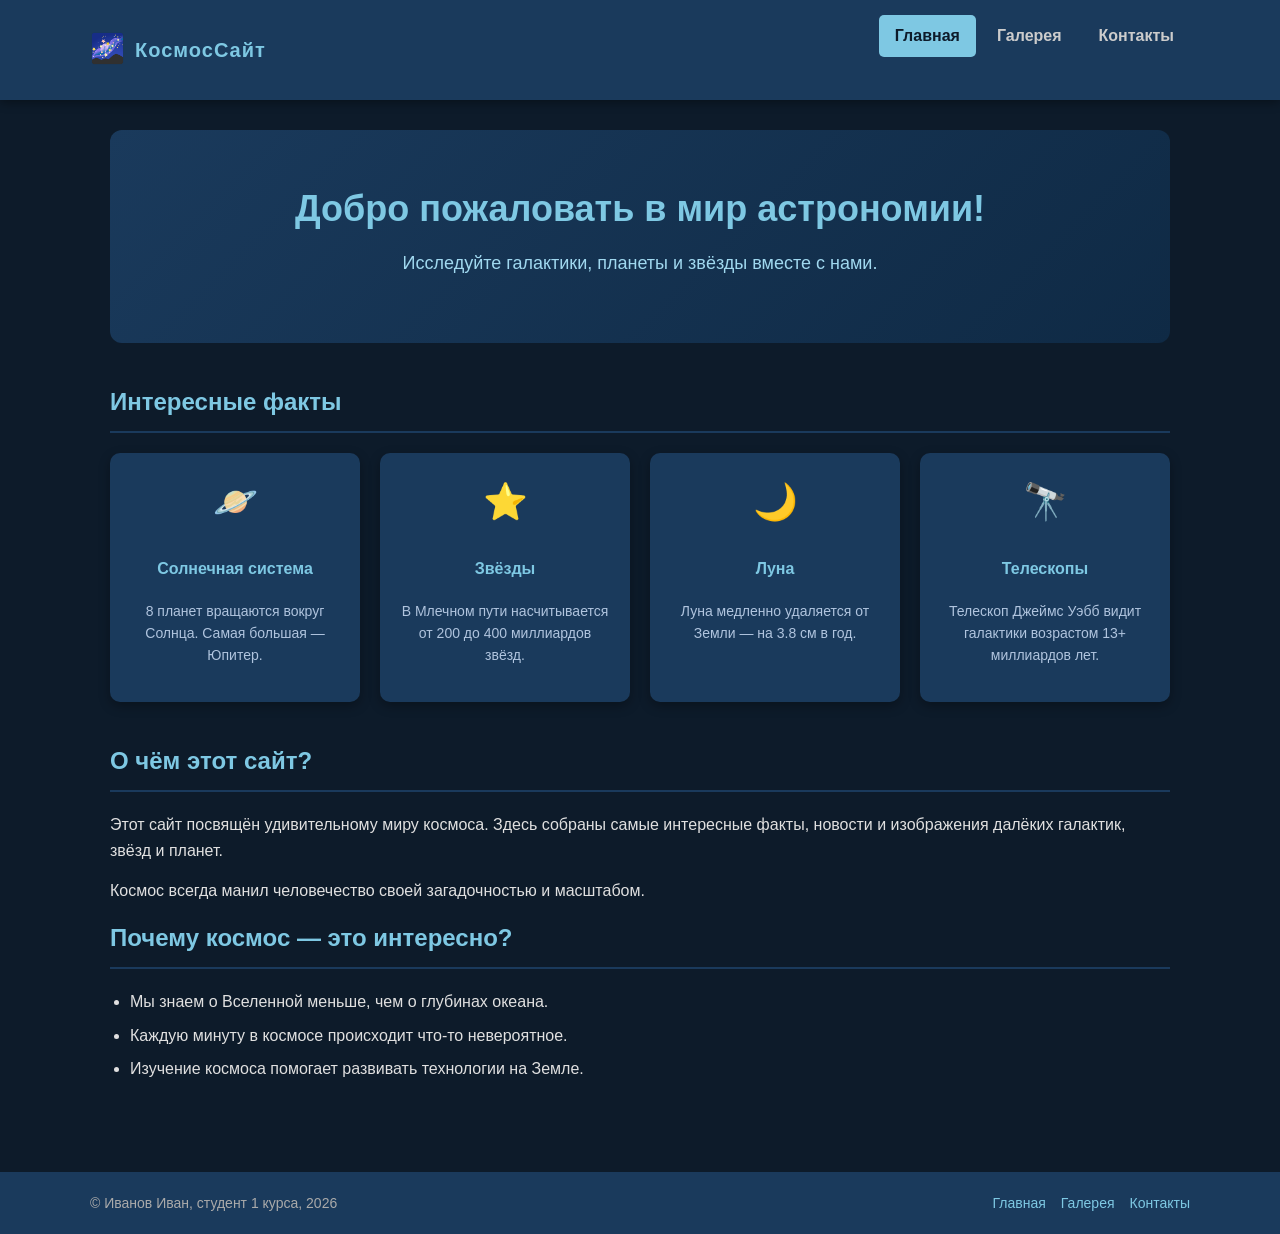
==== index.html @ 4aa140b6 "Add root index.html for GitHub Pages" ====
<!DOCTYPE html>
<html lang="ru">
<head>
    <meta charset="UTF-8">
    <meta name="viewport" content="width=device-width, initial-scale=1.0">
    <title>Всё о космосе</title>
    <link rel="stylesheet" href="style.css">
</head>
<body>

    <header>
        <!-- Flexbox: логотип + навигация в одну строку -->
        <div class="header-inner">
            <div class="logo">
                <span class="logo-icon">🌌</span>
                <span class="logo-text">КосмосСайт</span>
            </div>
            <nav>
                <ul>
                    <li><a href="index.html" class="active">Главная</a></li>
                    <li><a href="gallery.html">Галерея</a></li>
                    <li><a href="contacts.html">Контакты</a></li>
                </ul>
            </nav>
        </div>
    </header>

    <main>
        <section class="hero">
            <h1>Добро пожаловать в мир астрономии!</h1>
            <p>Исследуйте галактики, планеты и звёзды вместе с нами.</p>
        </section>

        <!-- Flexbox: карточки фактов в строку -->
        <section>
            <h2>Интересные факты</h2>
            <div class="cards-row">
                <div class="card">
                    <div class="card-icon">🪐</div>
                    <h3>Солнечная система</h3>
                    <p>8 планет вращаются вокруг Солнца. Самая большая — Юпитер.</p>
                </div>
                <div class="card">
                    <div class="card-icon">⭐</div>
                    <h3>Звёзды</h3>
                    <p>В Млечном пути насчитывается от 200 до 400 миллиардов звёзд.</p>
                </div>
                <div class="card">
                    <div class="card-icon">🌙</div>
                    <h3>Луна</h3>
                    <p>Луна медленно удаляется от Земли — на 3.8 см в год.</p>
                </div>
                <div class="card">
                    <div class="card-icon">🔭</div>
                    <h3>Телескопы</h3>
                    <p>Телескоп Джеймс Уэбб видит галактики возрастом 13+ миллиардов лет.</p>
                </div>
            </div>
        </section>

        <section>
            <h2>О чём этот сайт?</h2>
            <p>Этот сайт посвящён удивительному миру космоса. Здесь собраны самые интересные факты, новости и изображения далёких галактик, звёзд и планет.</p>
            <p>Космос всегда манил человечество своей загадочностью и масштабом.</p>

            <h2>Почему космос — это интересно?</h2>
            <ul>
                <li>Мы знаем о Вселенной меньше, чем о глубинах океана.</li>
                <li>Каждую минуту в космосе происходит что-то невероятное.</li>
                <li>Изучение космоса помогает развивать технологии на Земле.</li>
            </ul>
        </section>
    </main>

    <footer>
        <div class="footer-inner">
            <span>© Иванов Иван, студент 1 курса, 2026</span>
            <div class="footer-links">
                <a href="index.html">Главная</a>
                <a href="gallery.html">Галерея</a>
                <a href="contacts.html">Контакты</a>
            </div>
        </div>
    </footer>

</body>
</html>
---- style.css ----
/* ===== СБРОС ===== */
* {
    margin: 0;
    padding: 0;
    box-sizing: border-box;
}

::selection { background-color: #7ec8e3; color: #0d1b2a; }

/* ===== СТРАНИЦА ===== */
body {
    font-family: Arial, sans-serif;
    background-color: #0d1b2a;
    color: #e0e0e0;
    line-height: 1.6;
}

/* ===== ШАПКА — FLEXBOX: логотип + навигация ===== */
header {
    background-color: #1a3a5c;
    padding: 0 30px;
    box-shadow: 0 2px 10px rgba(0, 0, 0, 0.4);
    position: sticky;
    top: 0;
    z-index: 100;
}

.header-inner {
    display: flex;                  /* включаем Flexbox */
    justify-content: space-between; /* логотип слева, меню справа */
    align-items: center;            /* вертикальное выравнивание по центру */
    max-width: 1100px;
    margin: 0 auto;
    padding: 15px 0;
}

/* ===== ЛОГОТИП ===== */
.logo {
    display: flex;
    align-items: center;
    gap: 10px;
    text-decoration: none;
}

.logo-icon { font-size: 28px; }

.logo-text {
    font-size: 20px;
    font-weight: bold;
    color: #7ec8e3;
    letter-spacing: 1px;
}

/* ===== НАВИГАЦИЯ — FLEXBOX ===== */
nav ul {
    list-style: none;
    display: flex;      /* пункты меню в строку через Flexbox */
    gap: 5px;
}

nav ul li a {
    color: #ccc;
    text-decoration: none;
    font-weight: bold;
    padding: 8px 16px;
    border-radius: 5px;
    transition: background 0.2s, color 0.2s;
    display: block;
}

nav ul li a:hover,
nav ul li a.active {
    background-color: #7ec8e3;
    color: #0d1b2a;
}

/* ===== ОСНОВНОЕ СОДЕРЖИМОЕ ===== */
main {
    max-width: 1100px;
    margin: 0 auto;
    padding: 30px 20px;
}

/* ===== HERO-СЕКЦИЯ ===== */
.hero {
    text-align: center;
    padding: 50px 20px;
    margin-bottom: 40px;
    background: linear-gradient(135deg, #1a3a5c, #0f2a45);
    border-radius: 12px;
}

.hero h1 {
    font-size: 36px;
    color: #7ec8e3;
    margin-bottom: 12px;
}

.hero p { font-size: 18px; color: #a0d8ef; }

/* ===== СЕКЦИИ ===== */
section { margin-bottom: 40px; }

h2 {
    color: #7ec8e3;
    font-size: 24px;
    margin-bottom: 20px;
    padding-bottom: 10px;
    border-bottom: 2px solid #1a3a5c;
}

p { margin-bottom: 15px; }
ul { margin-left: 20px; margin-bottom: 20px; }
ul li { margin-bottom: 8px; }

/* ===== КАРТОЧКИ ФАКТОВ — FLEXBOX ===== */
.cards-row {
    display: flex;          /* карточки в строку */
    gap: 20px;
    flex-wrap: wrap;        /* перенос на новую строку при нехватке места */
}

.card {
    flex: 1 1 200px;        /* растягиваются, минимум 200px */
    background-color: #1a3a5c;
    border-radius: 10px;
    padding: 20px;
    box-shadow: 0 4px 12px rgba(0, 0, 0, 0.3);
    display: flex;
    flex-direction: column; /* иконка, заголовок и текст — в столбик */
    align-items: center;
    text-align: center;
    gap: 10px;
    transition: transform 0.2s;
}

.card:hover { transform: translateY(-4px); }

.card-icon { font-size: 36px; }
.card h3 { color: #7ec8e3; font-size: 16px; }
.card p { font-size: 14px; color: #b0c4de; }

/* ===== ПОДВАЛ — FLEXBOX ===== */
footer {
    background-color: #1a3a5c;
    padding: 20px 30px;
    margin-top: 20px;
}

.footer-inner {
    display: flex;
    justify-content: space-between;
    align-items: center;
    max-width: 1100px;
    margin: 0 auto;
    flex-wrap: wrap;
    gap: 10px;
}

footer span { color: #aaa; font-size: 14px; }

.footer-links {
    display: flex;
    gap: 15px;
}

.footer-links a {
    color: #7ec8e3;
    text-decoration: none;
    font-size: 14px;
}

.footer-links a:hover { text-decoration: underline; }

/* ===== ФОРМА КОНТАКТОВ ===== */
.contacts-main { max-width: 1100px; margin: 0 auto; padding: 30px 20px; }

.contacts-layout {
    display: flex;
    gap: 25px;
    align-items: flex-start;
    flex-wrap: wrap;
}

.contact-card {
    flex: 1 1 280px;
    background-color: #1a3a5c;
    border-radius: 10px;
    padding: 25px;
    box-shadow: 0 4px 12px rgba(0, 0, 0, 0.3);
}

.contact-form-section {
    flex: 2 1 380px;
    background-color: #1a3a5c;
    border-radius: 10px;
    padding: 25px;
    box-shadow: 0 4px 12px rgba(0, 0, 0, 0.3);
}

h3 { color: #a0d8ef; margin: 15px 0 8px 0; font-size: 16px; }

.contact-info { list-style: none; margin-bottom: 20px; }
.contact-info li { padding: 6px 0 6px 28px; position: relative; }
.info-name::before    { content: "👤"; position: absolute; left: 0; }
.info-email::before   { content: "✉️"; position: absolute; left: 0; }
.info-topic::before   { content: "🔭"; position: absolute; left: 0; }
.info-location::before { content: "📍"; position: absolute; left: 0; }
.contact-info li:nth-child(even) { background-color: rgba(255,255,255,0.04); }

.social-links { list-style: none; display: flex; gap: 10px; flex-wrap: wrap; }
.social-link {
    display: inline-block; padding: 6px 16px;
    border: 2px solid #7ec8e3; color: #7ec8e3;
    text-decoration: none; border-radius: 20px; font-size: 14px;
    transition: all 0.2s;
}
.social-link:hover { background-color: #7ec8e3; color: #0d1b2a; }

.form-group { margin-bottom: 16px; }
label { display: block; margin-bottom: 5px; font-weight: bold; color: #a0d8ef; }

input[type="text"], input[type="email"], select, textarea {
    width: 100%; padding: 10px 14px;
    background-color: #0d1b2a; border: 1px solid #2a4a6c;
    border-radius: 6px; color: #e0e0e0; font-size: 15px;
    transition: border-color 0.2s, box-shadow 0.2s;
}
input:required, textarea:required { border-left: 3px solid #7ec8e3; }
input:focus, select:focus, textarea:focus {
    outline: none; border-color: #7ec8e3;
    box-shadow: 0 0 0 3px rgba(126, 200, 227, 0.2);
}
input:valid { border-color: #4caf7d; }
input::placeholder, textarea::placeholder { color: #5a7a9a; font-style: italic; }
textarea { height: 120px; resize: vertical; }

.checkbox-label { display: flex; align-items: flex-start; gap: 10px; cursor: pointer; }
.checkbox-label input[type="checkbox"] { margin-top: 3px; width: 18px; height: 18px; }

.submit-btn {
    width: 100%; padding: 12px;
    background-color: #7ec8e3; color: #0d1b2a;
    border: none; border-radius: 6px;
    font-size: 16px; font-weight: bold; cursor: pointer;
    transition: background 0.2s, transform 0.1s; margin-top: 8px;
}
.submit-btn:hover { background-color: #5ab4d6; }
.submit-btn:active { transform: scale(0.98); }

.extra-info { background-color: #1a3a5c; border-radius: 10px; padding: 25px; box-shadow: 0 4px 12px rgba(0,0,0,0.3); margin-top: 25px; }

.info-blocks { display: flex; gap: 20px; flex-wrap: wrap; margin-top: 15px; }
.info-block { flex: 1 1 200px; background-color: #0f2a45; padding: 18px; border-radius: 8px; border-left: 3px solid #7ec8e3; }
.info-block p { margin-bottom: 10px; font-size: 14px; }
.info-block ul, .info-block ol { margin-left: 18px; font-size: 14px; }
.info-block li { margin-bottom: 5px; }

/* ===== ГАЛЕРЕЯ ===== */
.gallery-header { margin-bottom: 25px; }
#photo-count { color: #aaa; margin-bottom: 15px; }
.filters { display: flex; gap: 10px; flex-wrap: wrap; margin-top: 10px; }
.filter-btn {
    padding: 8px 18px; border: 2px solid #7ec8e3;
    background: transparent; color: #7ec8e3;
    border-radius: 20px; cursor: pointer; font-size: 14px; transition: all 0.3s;
}
.filter-btn:hover, .filter-btn.active { background-color: #7ec8e3; color: #0d1b2a; font-weight: bold; }

.gallery-grid { display: grid; grid-template-columns: repeat(auto-fill, minmax(260px, 1fr)); gap: 20px; }

.gallery-item {
    position: relative; border-radius: 10px; overflow: hidden;
    background-color: #1a3a5c; aspect-ratio: 4/3; cursor: pointer;
}
.gallery-item img { width: 100%; height: 100%; object-fit: cover; display: block; transition: transform 0.4s ease; }
.gallery-item:hover img { transform: scale(1.08); }

.overlay {
    position: absolute; bottom: 0; left: 0; right: 0;
    background: linear-gradient(transparent, rgba(0,0,0,0.8));
    padding: 15px; display: flex; justify-content: space-between; align-items: flex-end;
    opacity: 0; transition: opacity 0.3s ease;
}
.gallery-item:hover .overlay { opacity: 1; }
.caption { color: white; font-weight: bold; font-size: 15px; }
.like-btn {
    background: rgba(255,255,255,0.2); border: 1px solid white;
    color: white; padding: 5px 12px; border-radius: 15px; cursor: pointer; font-size: 14px; transition: background 0.2s;
}
.like-btn:hover { background: rgba(255,100,100,0.6); }
.like-btn.liked { background: rgba(220,50,50,0.7); border-color: #ff6b6b; }
.gallery-item.hidden { display: none; }

/* ===== АДАПТИВНОСТЬ ===== */
@media (max-width: 768px) {
    .header-inner { flex-direction: column; gap: 12px; padding: 15px 0; }
    .hero h1 { font-size: 24px; }
    .cards-row { flex-direction: column; }
    .contacts-layout { flex-direction: column; }
}

@media (max-width: 480px) {
    nav ul { flex-direction: column; align-items: center; }
    .footer-inner { flex-direction: column; align-items: center; text-align: center; }
    .gallery-grid { grid-template-columns: 1fr; }
}
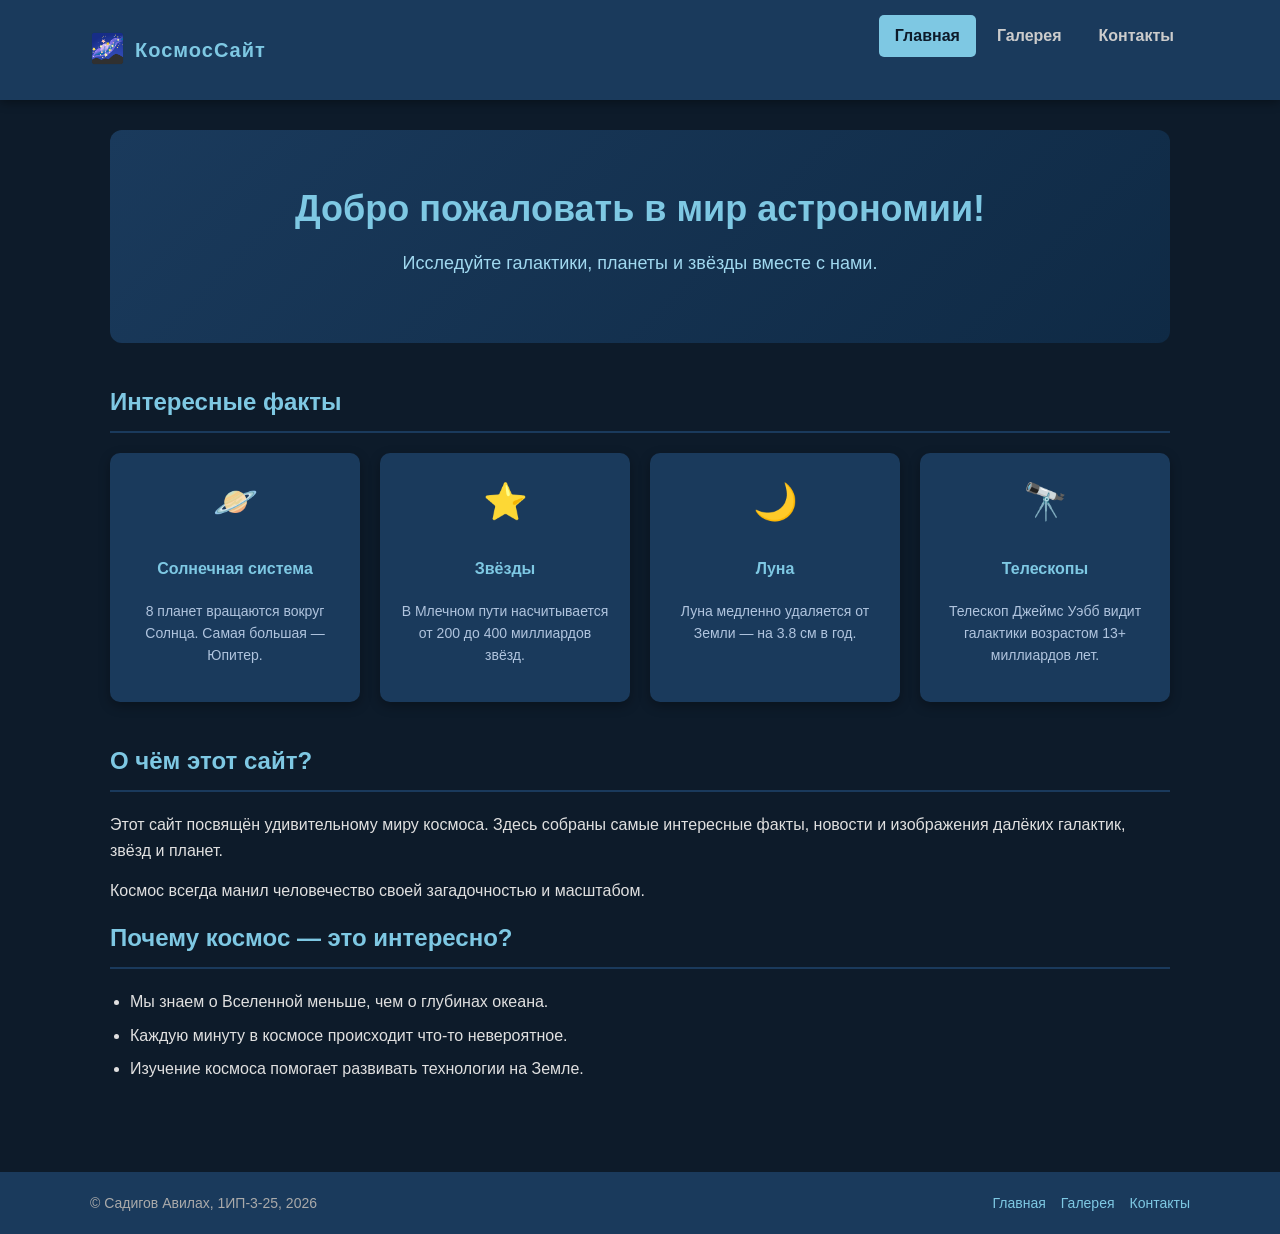
==== commit 7a2e0218: "Fix student name in root pages" ====
--- a/index.html
+++ b/index.html
@@ -74,7 +74,7 @@
 
     <footer>
         <div class="footer-inner">
-            <span>© Иванов Иван, студент 1 курса, 2026</span>
+            <span>© Садигов Авилах, 1ИП-3-25, 2026</span>
             <div class="footer-links">
                 <a href="index.html">Главная</a>
                 <a href="gallery.html">Галерея</a>
